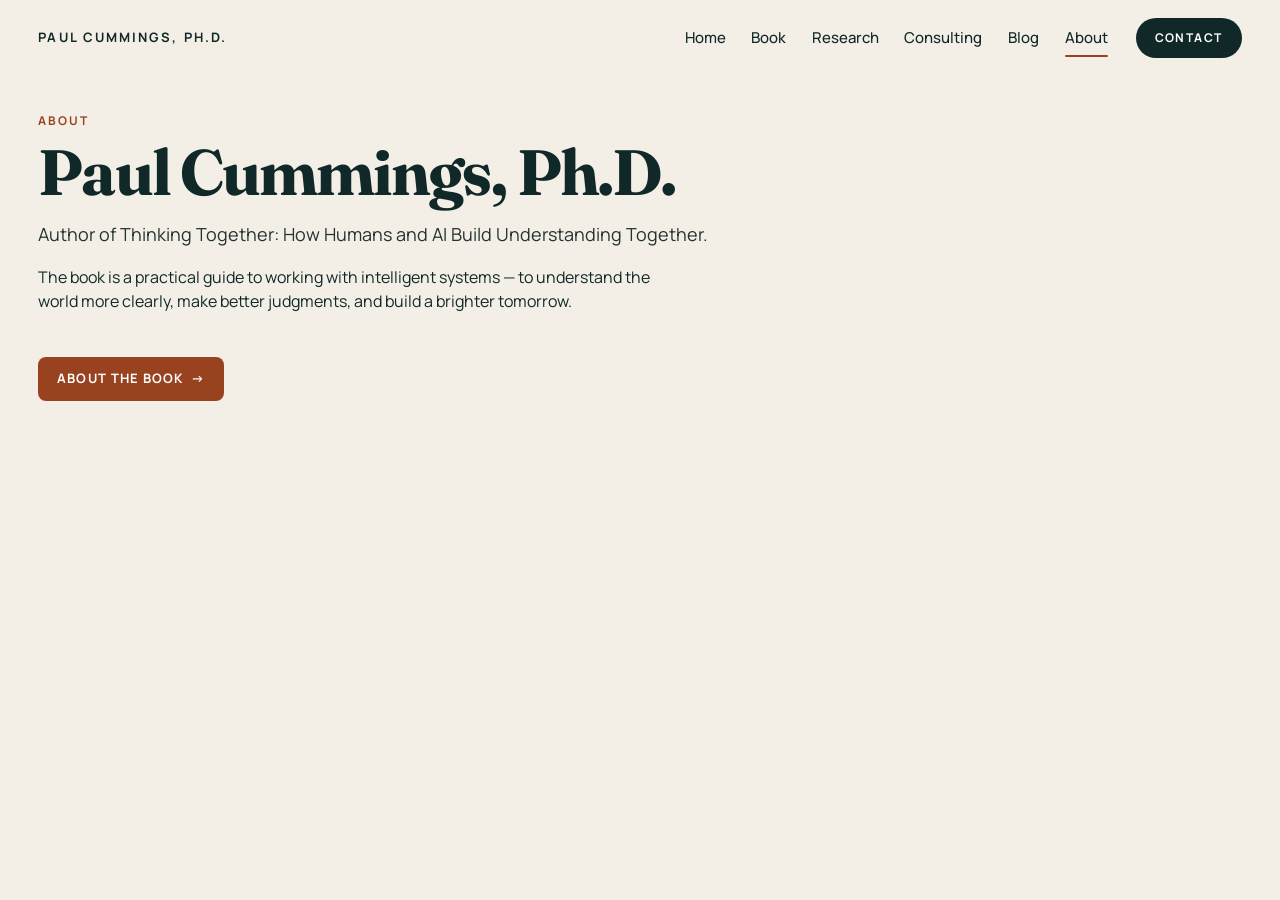
==== about.html @ 79ac68ae "Publish the Thinking Together site. Co-authored-by: Cursor <cursoragent@cursor.com>" ====
<!DOCTYPE html>
<html lang="en">
<head>
  <meta charset="utf-8">
  <meta name="viewport" content="width=device-width, initial-scale=1">
  <title>About — Paul Cummings, Ph.D.</title>
  <link rel="preconnect" href="https://fonts.googleapis.com">
  <link rel="preconnect" href="https://fonts.gstatic.com" crossorigin>
  <link href="https://fonts.googleapis.com/css2?family=Fraunces:opsz,wght@9..144,700&family=Manrope:wght@400;500;600;700&display=swap" rel="stylesheet">
  <link rel="stylesheet" href="styles.css">
</head>
<body>
  <header class="site-header">
    <a class="brand" href="index.html">Paul Cummings, Ph.D.</a>
    <nav class="nav" aria-label="Primary">
      <a href="index.html">Home</a>
      <a href="book.html">Book</a>
      <a href="research.html">Research</a>
      <a href="consulting.html">Consulting</a>
      <a href="blog.html">Blog</a>
      <a class="active" href="about.html" aria-current="page">About</a>
    </nav>
    <a class="btn btn-contact" href="contact.html">Contact</a>
  </header>
  <main class="page">
    <p class="eyebrow">About</p>
    <h1>Paul Cummings, Ph.D.</h1>
    <p class="intro">Author of Thinking Together: How Humans and AI Build Understanding Together.</p>
    <p>The book is a practical guide to working with intelligent systems — to understand the world more clearly, make better judgments, and build a brighter tomorrow.</p>
    <a class="btn btn-fill" href="book.html">About the book <span aria-hidden="true">→</span></a>
  </main>
</body>
</html>
---- styles.css ----
:root {
  --bg: #f3efe6;
  --ink: #102928;
  --ink-soft: #243330;
  --rust: #994220;
  --rust-deep: #7c3418;
  --line: #102928;
  --header-h: 76px;
  --pad: clamp(20px, 3vw, 44px);
  --serif: "Fraunces", "Iowan Old Style", Palatino, Georgia, serif;
  --sans: "Manrope", "Avenir Next", "Segoe UI", sans-serif;
}

* { box-sizing: border-box; }

html { scroll-behavior: smooth; }

body {
  margin: 0;
  background: var(--bg);
  color: var(--ink);
  font-family: var(--sans);
  font-size: 16px;
  line-height: 1.5;
  -webkit-font-smoothing: antialiased;
}

a { color: inherit; }

img { max-width: 100%; }

.site-header {
  display: flex;
  align-items: center;
  gap: 28px;
  min-height: var(--header-h);
  padding: 14px var(--pad);
}

.brand {
  margin-right: auto;
  font-size: 13px;
  font-weight: 700;
  letter-spacing: 0.16em;
  text-transform: uppercase;
  text-decoration: none;
  white-space: nowrap;
}

.nav {
  display: flex;
  align-items: center;
  gap: clamp(14px, 2vw, 28px);
}

.nav a {
  position: relative;
  font-size: 15px;
  font-weight: 500;
  text-decoration: none;
  padding: 6px 0;
}

.nav a.active::after {
  content: "";
  position: absolute;
  left: 0;
  right: 0;
  bottom: -2px;
  height: 2px;
  background: var(--rust);
  border-radius: 1px;
}

.btn {
  display: inline-flex;
  align-items: center;
  justify-content: center;
  gap: 8px;
  min-height: 44px;
  padding: 0 18px;
  border-radius: 8px;
  border: 1.5px solid transparent;
  font-family: inherit;
  font-size: 13px;
  font-weight: 700;
  letter-spacing: 0.08em;
  text-transform: uppercase;
  text-decoration: none;
  cursor: pointer;
}

.btn-fill {
  background: var(--rust);
  color: #fff;
}

.btn-fill:hover { background: var(--rust-deep); }

.btn-ghost {
  background: transparent;
  color: var(--ink);
  border-color: var(--ink);
}

.btn-ghost:hover { background: rgba(16, 41, 40, 0.05); }

.btn-contact {
  background: var(--ink);
  color: #fff;
  border-radius: 999px;
  min-height: 40px;
  padding: 0 18px;
  letter-spacing: 0.12em;
  font-size: 12px;
}

.btn-contact:hover { background: #1b3a38; }

.hero {
  display: grid;
  grid-template-columns: minmax(280px, 0.92fr) 1.18fr;
  align-items: stretch;
  min-height: calc(100vh - var(--header-h) - 280px);
}

.hero-copy {
  display: flex;
  flex-direction: column;
  justify-content: center;
  padding: 28px var(--pad) 48px;
  max-width: 640px;
}

.display {
  margin: 0;
  font-family: var(--serif);
  font-weight: 700;
  font-size: clamp(4.4rem, 7.4vw, 6.7rem);
  line-height: 0.88;
  letter-spacing: -0.035em;
}

.display .line { display: block; }

.display .rust { color: var(--rust); }

.kicker {
  margin: 28px 0 0;
  max-width: 16em;
  font-size: 13px;
  font-weight: 700;
  letter-spacing: 0.14em;
  line-height: 1.45;
  text-transform: uppercase;
}

.lede {
  margin: 22px 0 0;
  max-width: 28em;
  color: var(--ink-soft);
  font-size: 17px;
  line-height: 1.55;
}

.actions {
  display: flex;
  flex-wrap: wrap;
  gap: 12px;
  margin-top: 28px;
}

.hero-art {
  min-height: 460px;
  position: relative;
}

.hero-art img {
  position: absolute;
  inset: 0;
  width: 100%;
  height: 100%;
  object-fit: cover;
  object-position: 30% center;
  -webkit-mask-image: linear-gradient(to right, transparent 0%, #000 8%, #000 100%);
  mask-image: linear-gradient(to right, transparent 0%, #000 8%, #000 100%);
}

.cards {
  display: grid;
  grid-template-columns: repeat(4, 1fr);
  gap: 28px;
  padding: 8px var(--pad) 72px;
}

.card h2 {
  margin: 16px 0 8px;
  font-size: 12px;
  font-weight: 700;
  letter-spacing: 0.14em;
  text-transform: uppercase;
}

.card p {
  margin: 0 0 14px;
  color: var(--ink-soft);
  font-size: 15.5px;
  line-height: 1.45;
}

.card .more {
  color: var(--rust);
  font-weight: 700;
  font-size: 15px;
  text-decoration: none;
}

.card .more:hover { color: var(--rust-deep); }

.thumb {
  border-radius: 12px;
  overflow: hidden;
  aspect-ratio: 2.15 / 1;
  background: #e7e1d6;
}

.thumb img {
  width: 100%;
  height: 100%;
  object-fit: cover;
  display: block;
}

.page {
  max-width: 760px;
  padding: 36px var(--pad) 88px;
}

.page .eyebrow {
  margin: 0 0 12px;
  color: var(--rust);
  font-size: 12px;
  font-weight: 700;
  letter-spacing: 0.16em;
  text-transform: uppercase;
}

.page h1 {
  margin: 0;
  font-family: var(--serif);
  font-weight: 700;
  font-size: clamp(2.8rem, 5vw, 4.4rem);
  line-height: 0.95;
  letter-spacing: -0.03em;
}

.page .intro {
  margin: 18px 0 0;
  font-size: 18px;
  line-height: 1.55;
  color: var(--ink-soft);
  max-width: 38em;
}

.page p { max-width: 40em; }

.page .btn { margin-top: 28px; }

.page ul {
  margin: 22px 0 0;
  padding: 0;
  list-style: none;
}

.page li {
  padding: 14px 0;
  border-top: 1px solid rgba(16, 41, 40, 0.12);
  max-width: 40em;
}

.page li strong {
  display: block;
  font-size: 13px;
  letter-spacing: 0.08em;
  text-transform: uppercase;
  margin-bottom: 4px;
}

a:focus-visible,
.btn:focus-visible {
  outline: 2px solid var(--rust);
  outline-offset: 3px;
}

@media (max-width: 980px) {
  .site-header { flex-wrap: wrap; }
  .nav { order: 3; width: 100%; flex-wrap: wrap; gap: 12px 18px; }
  .hero { grid-template-columns: 1fr; }
  .hero-art { min-height: 0; height: 58vw; }
  .hero-art img {
    -webkit-mask-image: none;
    mask-image: none;
  }
  .cards { grid-template-columns: 1fr 1fr; }
}

@media (max-width: 640px) {
  .display { font-size: 3.4rem; }
  .cards { grid-template-columns: 1fr; }
  .actions { flex-direction: column; align-items: flex-start; }
}
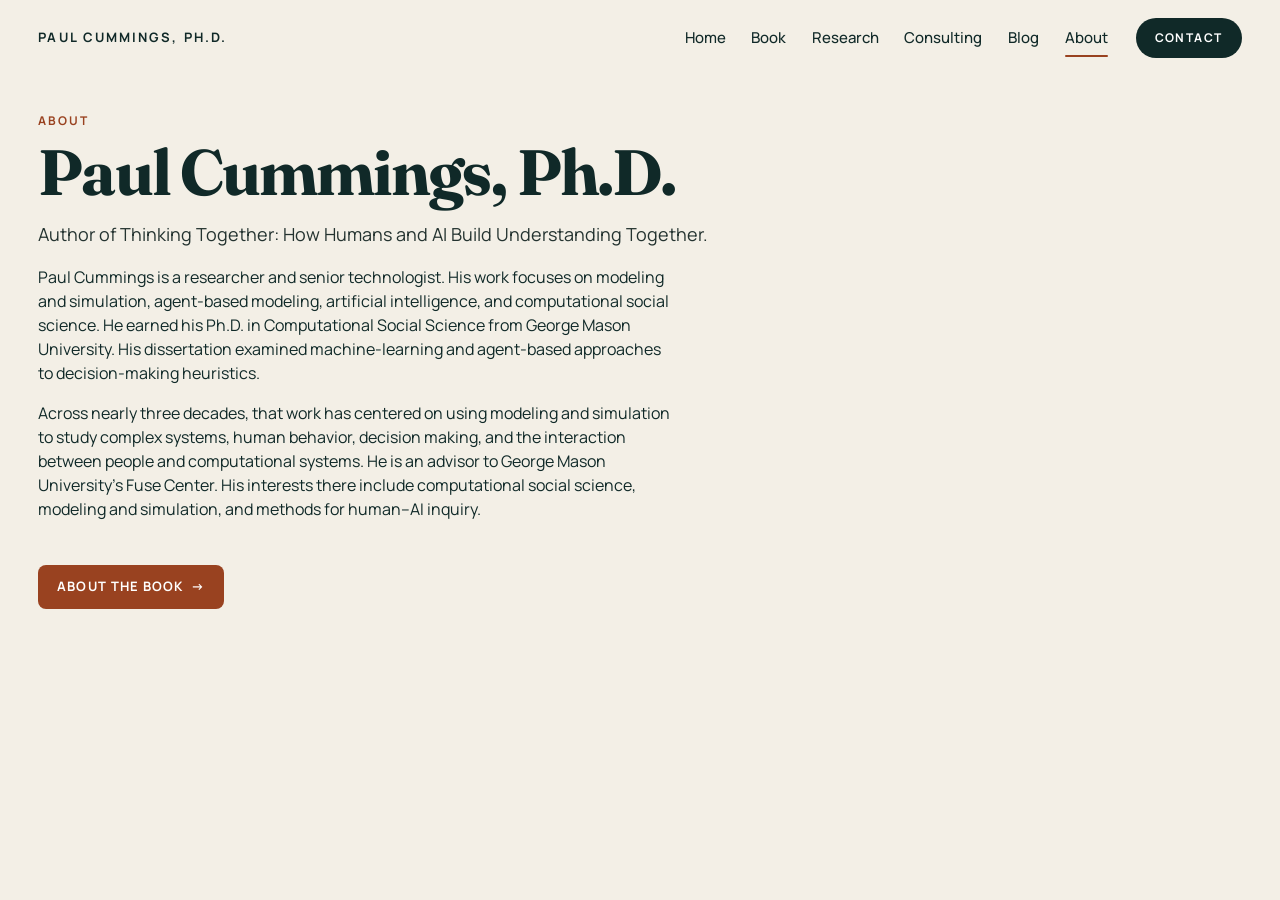
==== commit 99d47b07: "Add the manuscript's inquiry loop, chapters, and author details. Co-authored-by: Cursor <cursoragent" ====
--- a/about.html
+++ b/about.html
@@ -26,7 +26,8 @@
     <p class="eyebrow">About</p>
     <h1>Paul Cummings, Ph.D.</h1>
     <p class="intro">Author of Thinking Together: How Humans and AI Build Understanding Together.</p>
-    <p>The book is a practical guide to working with intelligent systems — to understand the world more clearly, make better judgments, and build a brighter tomorrow.</p>
+    <p>Paul Cummings is a researcher and senior technologist. His work focuses on modeling and simulation, agent-based modeling, artificial intelligence, and computational social science. He earned his Ph.D. in Computational Social Science from George Mason University. His dissertation examined machine-learning and agent-based approaches to decision-making heuristics.</p>
+    <p>Across nearly three decades, that work has centered on using modeling and simulation to study complex systems, human behavior, decision making, and the interaction between people and computational systems. He is an advisor to George Mason University’s Fuse Center. His interests there include computational social science, modeling and simulation, and methods for human–AI inquiry.</p>
     <a class="btn btn-fill" href="book.html">About the book <span aria-hidden="true">→</span></a>
   </main>
 </body>
--- a/styles.css
+++ b/styles.css
@@ -286,6 +286,77 @@
   margin-bottom: 4px;
 }
 
+.page h2 {
+  margin: 48px 0 0;
+  font-family: var(--serif);
+  font-weight: 700;
+  font-size: 2rem;
+  letter-spacing: -0.03em;
+  line-height: 1.05;
+}
+
+.loop {
+  display: flex;
+  flex-wrap: wrap;
+  gap: 8px;
+  margin: 22px 0 0;
+  padding: 0;
+  list-style: none;
+  max-width: 40em;
+}
+
+.loop li {
+  border: 0;
+  padding: 8px 12px;
+  background: rgba(16, 41, 40, 0.06);
+  border-radius: 999px;
+  font-size: 13px;
+  font-weight: 700;
+  letter-spacing: 0.08em;
+  text-transform: uppercase;
+}
+
+.loop li + li::before {
+  content: "→ ";
+  color: var(--rust);
+}
+
+.chapters {
+  margin: 8px 0 0;
+  padding: 0;
+  list-style: none;
+  max-width: 40em;
+}
+
+.chapters li {
+  display: grid;
+  grid-template-columns: 2.2rem 1fr;
+  gap: 12px;
+  padding: 16px 0;
+  border-top: 1px solid rgba(16, 41, 40, 0.12);
+  max-width: none;
+}
+
+.chapters .num {
+  color: var(--rust);
+  font-weight: 700;
+  font-size: 14px;
+  padding-top: 2px;
+}
+
+.chapters li strong {
+  display: block;
+  font-size: 16px;
+  letter-spacing: 0;
+  text-transform: none;
+  margin-bottom: 4px;
+}
+
+.chapters p {
+  margin: 0;
+  max-width: none;
+}
+
 a:focus-visible,
 .btn:focus-visible {
   outline: 2px solid var(--rust);
